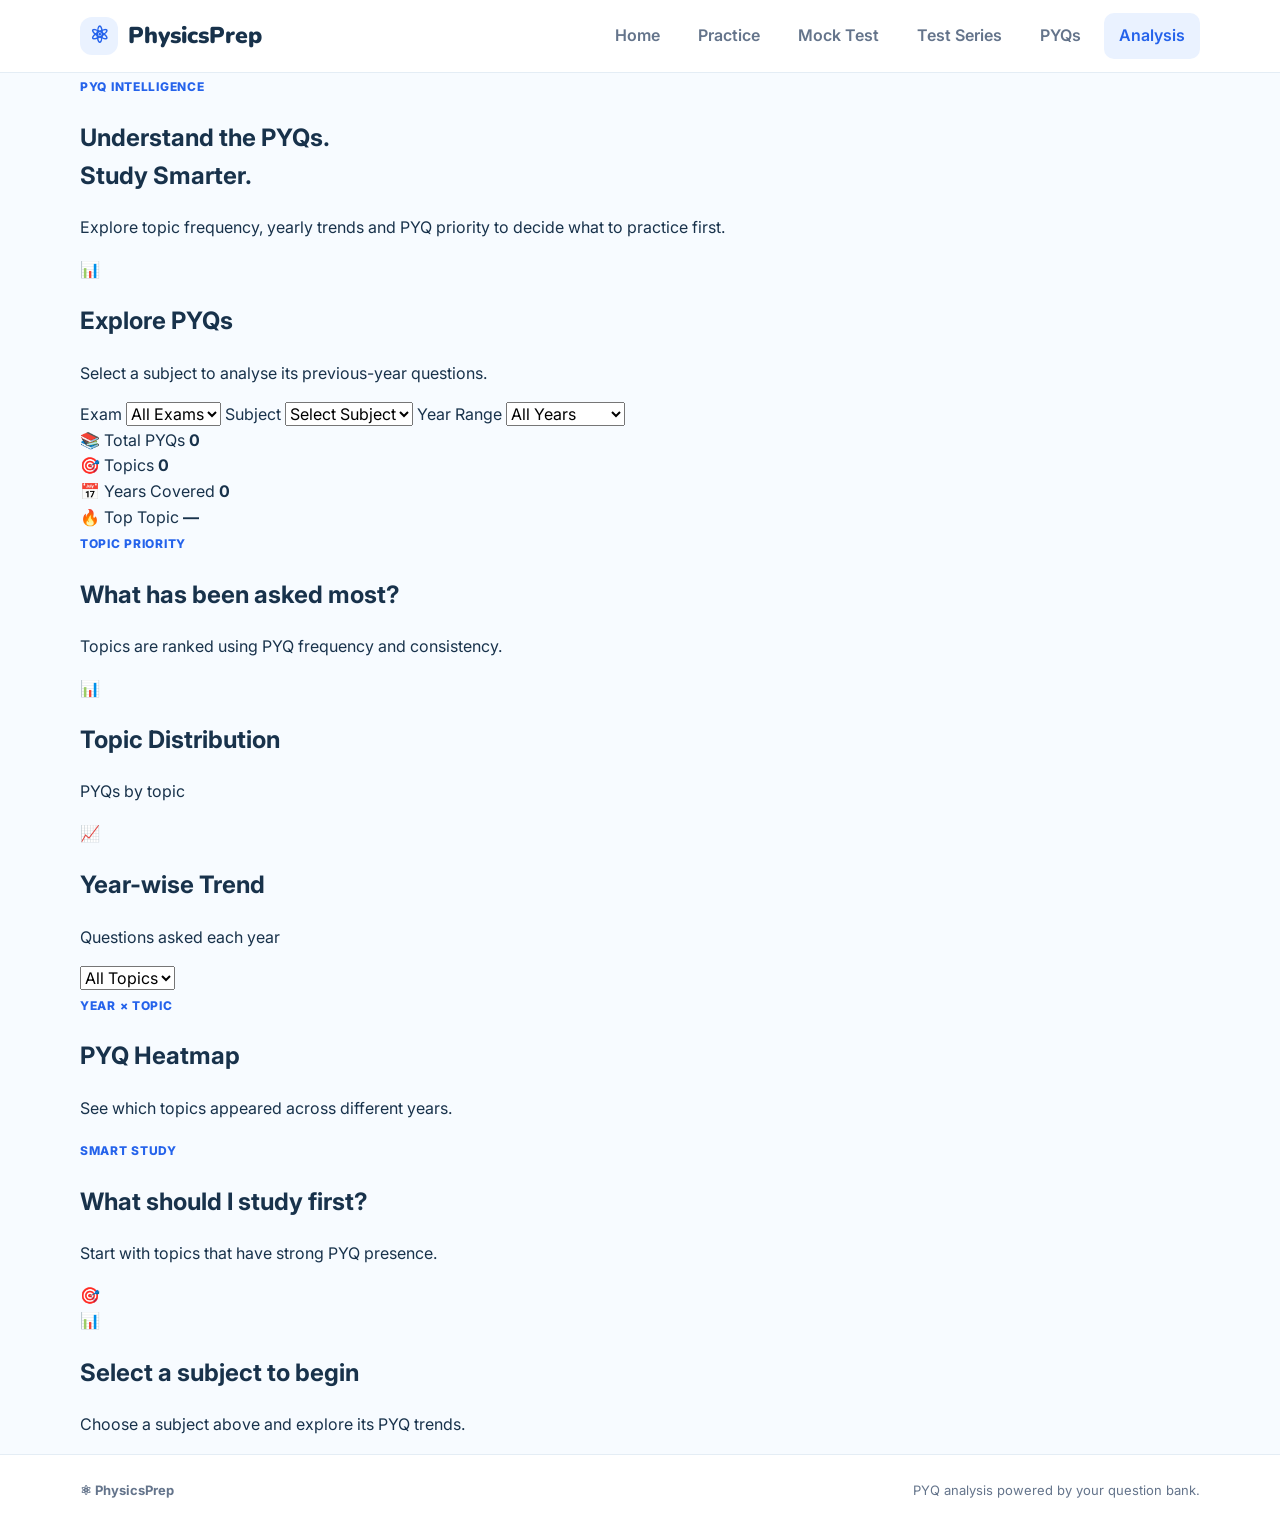
==== analysis.html @ ce5e3ec2 "Create analysis.html" ====
<!doctype html>
<html lang="en">
<head>
<meta charset="utf-8">
<meta name="viewport" content="width=device-width, initial-scale=1">

<title>PYQ Analysis — PhysicsPrep</title>

<link rel="preconnect" href="https://fonts.googleapis.com">
<link rel="preconnect" href="https://fonts.gstatic.com" crossorigin>

<link href="https://fonts.googleapis.com/css2?family=Inter:wght@400;500;600;700&family=Nunito:wght@700;800;900&display=swap" rel="stylesheet">

<link rel="stylesheet" href="css/style.css">
<link rel="stylesheet" href="css/responsive.css">
<link rel="stylesheet" href="css/analysis.css">
</head>

<body data-page="analysis">

<header class="site-header">
  <div class="container nav-wrap">

    <a class="brand" href="index.html">
      <span class="brand-icon">⚛</span>
      <span>PhysicsPrep</span>
    </a>

    <button class="menu-toggle"
            aria-label="Open navigation"
            aria-expanded="false">
      ☰
    </button>

    <nav class="main-nav">
      <a href="index.html">Home</a>
      <a href="practice.html">Practice</a>
      <a href="mock.html">Mock Test</a>
      <a href="test-series.html">Test Series</a>
      <a href="pyq.html">PYQs</a>
      <a class="active" href="analysis.html">Analysis</a>
    </nav>

  </div>
</header>


<main class="analysis-main">

<div class="container">

  <!-- HERO -->

  <section class="analysis-hero">

    <div>
      <span class="eyebrow">PYQ INTELLIGENCE</span>

      <h1>
        Understand the PYQs.<br>
        <span>Study Smarter.</span>
      </h1>

      <p>
        Explore topic frequency, yearly trends and PYQ priority
        to decide what to practice first.
      </p>
    </div>

    <div class="analysis-hero-icon">
      📊
    </div>

  </section>


  <!-- FILTERS -->

  <section class="analysis-filter-card">

    <div class="filter-heading">
      <div>
        <h2>Explore PYQs</h2>
        <p>Select a subject to analyse its previous-year questions.</p>
      </div>
    </div>

    <div class="analysis-filters">

      <label>
        Exam

        <select id="examSelect">
          <option value="">All Exams</option>
        </select>

      </label>

      <label>
        Subject

        <select id="subjectSelect">
          <option value="">Select Subject</option>
        </select>

      </label>

      <label>
        Year Range

        <select id="yearRange">
          <option value="all">All Years</option>
          <option value="5">Last 5 Years</option>
          <option value="10">Last 10 Years</option>
        </select>

      </label>

    </div>

  </section>


  <!-- OVERVIEW -->

  <section class="overview-grid">

    <article class="overview-card blue">
      <span class="overview-icon">📚</span>
      <span class="overview-label">Total PYQs</span>
      <strong id="totalQuestions">0</strong>
    </article>

    <article class="overview-card purple">
      <span class="overview-icon">🎯</span>
      <span class="overview-label">Topics</span>
      <strong id="totalTopics">0</strong>
    </article>

    <article class="overview-card green">
      <span class="overview-icon">📅</span>
      <span class="overview-label">Years Covered</span>
      <strong id="totalYears">0</strong>
    </article>

    <article class="overview-card orange">
      <span class="overview-icon">🔥</span>
      <span class="overview-label">Top Topic</span>
      <strong id="topTopic">—</strong>
    </article>

  </section>


  <!-- TOPIC PRIORITY -->

  <section class="analysis-section">

    <div class="section-title">
      <div>
        <span class="eyebrow">TOPIC PRIORITY</span>
        <h2>What has been asked most?</h2>
        <p>
          Topics are ranked using PYQ frequency and consistency.
        </p>
      </div>
    </div>

    <div id="topicPriority" class="topic-grid"></div>

  </section>


  <!-- TWO COLUMN -->

  <section class="analysis-two-column">


    <!-- DISTRIBUTION -->

    <article class="analysis-panel">

      <div class="panel-heading">
        <div>
          <span class="panel-icon">📊</span>
          <div>
            <h2>Topic Distribution</h2>
            <p>PYQs by topic</p>
          </div>
        </div>
      </div>

      <div id="topicDistribution"
           class="distribution-list"></div>

    </article>


    <!-- YEAR TREND -->

    <article class="analysis-panel">

      <div class="panel-heading">

        <div>
          <span class="panel-icon">📈</span>

          <div>
            <h2>Year-wise Trend</h2>
            <p>Questions asked each year</p>
          </div>
        </div>

        <select id="trendTopic">
          <option value="">All Topics</option>
        </select>

      </div>

      <div id="yearTrend"
           class="year-trend"></div>

    </article>

  </section>


  <!-- HEATMAP -->

  <section class="analysis-section">

    <div class="section-title">

      <div>
        <span class="eyebrow">YEAR × TOPIC</span>

        <h2>PYQ Heatmap</h2>

        <p>
          See which topics appeared across different years.
        </p>
      </div>

    </div>

    <div class="heatmap-wrapper">

      <div id="heatmap"
           class="heatmap"></div>

    </div>

  </section>


  <!-- STUDY FIRST -->

  <section class="priority-section">

    <div class="priority-header">

      <div>
        <span class="eyebrow">SMART STUDY</span>

        <h2>What should I study first?</h2>

        <p>
          Start with topics that have strong PYQ presence.
        </p>
      </div>

      <span class="target-icon">🎯</span>

    </div>

    <div id="studyFirst"
         class="study-list"></div>

  </section>


  <!-- TOPIC DETAIL -->

  <section id="topicDetail"
           class="topic-detail hidden">

    <div class="detail-header">

      <div>
        <span class="eyebrow">TOPIC ANALYSIS</span>

        <h2 id="detailTopic">Topic</h2>

        <p id="detailSummary"></p>
      </div>

      <button id="closeDetail"
              class="detail-close">
        ×
      </button>

    </div>


    <div class="detail-stats">

      <div>
        <span>PYQs</span>
        <strong id="detailQuestions">0</strong>
      </div>

      <div>
        <span>Years</span>
        <strong id="detailYears">0</strong>
      </div>

      <div>
        <span>Priority</span>
        <strong id="detailPriority">—</strong>
      </div>

    </div>


    <div class="detail-chart">

      <h3>Year-wise questions</h3>

      <div id="detailYearChart"></div>

    </div>


    <button id="practiceTopic"
            class="btn btn-primary btn-large">
      Practice This Topic →
    </button>

  </section>


  <!-- EMPTY -->

  <section id="emptyState"
           class="empty-analysis">

    <div>📊</div>

    <h2>Select a subject to begin</h2>

    <p>
      Choose a subject above and explore its PYQ trends.
    </p>

  </section>


</div>

</main>


<footer class="site-footer">

  <div class="container">

    <b>⚛ PhysicsPrep</b>

    <span>
      PYQ analysis powered by your question bank.
    </span>

  </div>

</footer>


<!-- QUESTION DATA -->

<script src="data/questions/quantum.js"></script>
<script src="data/questions/nuclear.js"></script>
<script src="data/questions/atomic_molecular.js"></script>
<script src="data/questions/thermal.js"></script>
<script src="data/questions/classical_mechanics.js"></script>
<script src="data/questions/solid_state.js"></script>

<script src="js/question-engine.js"></script>
<script src="js/analysis.js"></script>

</body>
</html>
---- css/style.css ----
*{box-sizing:border-box}html{scroll-behavior:smooth}body{margin:0;background:#F7FBFF;color:#18324B;font-family:Inter,Arial,sans-serif;line-height:1.6}a{text-decoration:none;color:inherit}button,select{font:inherit}.container{width:min(1120px,calc(100% - 40px));margin:auto}.narrow{max-width:900px}.site-header{background:#fff;border-bottom:1px solid #E4EDF5;position:sticky;top:0;z-index:20}.nav-wrap{min-height:72px;display:flex;align-items:center;justify-content:space-between;gap:30px}.brand{display:inline-flex;align-items:center;gap:10px;font-family:Nunito,sans-serif;font-size:23px;font-weight:900;color:#18324B}.brand-icon{display:grid;place-items:center;width:38px;height:38px;border-radius:12px;background:#EAF2FF;color:#2563EB;font-size:23px}.main-nav{display:flex;gap:8px;align-items:center}.main-nav a{padding:10px 15px;border-radius:10px;color:#64748B;font-weight:600}.main-nav a:hover,.main-nav a.active{color:#2563EB;background:#EAF2FF}.menu-toggle{display:none;border:0;background:#EAF2FF;color:#2563EB;border-radius:10px;padding:8px 11px;font-size:20px}.hero{padding:76px 0 62px;background:linear-gradient(180deg,#fff 0,#F7FBFF 100%)}.hero-grid{display:grid;grid-template-columns:1.1fr .9fr;align-items:center;gap:70px}.eyebrow{display:inline-flex;align-items:center;gap:6px;color:#2563EB;font-weight:800;letter-spacing:.06em;font-size:12px}.hero h1,.page-heading h1,.result-hero h1{font-family:Nunito,sans-serif;font-weight:900;line-height:1.05;letter-spacing:-.04em}.hero h1{font-size:clamp(42px,6vw,68px);margin:15px 0}.hero h1 span{color:#2563EB}.hero p{font-size:18px;color:#64748B;max-width:600px}.hero-actions{display:flex;flex-wrap:wrap;gap:12px;margin:28px 0}.btn{display:inline-flex;justify-content:center;align-items:center;min-height:46px;padding:11px 20px;border:1px solid transparent;border-radius:12px;font-weight:800;cursor:pointer;transition:.2s ease;white-space:nowrap}.btn:hover{transform:translateY(-2px)}.btn-primary{background:#2563EB;color:white;box-shadow:0 8px 20px rgba(37,99,235,.16)}.btn-secondary{background:#fff;color:#2563EB;border-color:#D7E5F5}.btn-success{background:#16A34A;color:#fff}.btn-large{min-height:52px;font-size:16px}.trust-row{display:flex;gap:18px;flex-wrap:wrap;color:#64748B;font-size:13px;font-weight:700}.hero-visual{display:flex;justify-content:center}.orbit-card{width:min(390px,100%);height:330px;border:1px solid #DCEBFA;background:#EAF2FF;border-radius:28px;position:relative;overflow:hidden;box-shadow:0 18px 45px rgba(30,86,150,.10)}.atom{position:absolute;left:50%;top:50%;transform:translate(-50%,-50%);width:92px;height:92px;border-radius:50%;display:grid;place-items:center;background:#fff;color:#2563EB;font-size:48px;box-shadow:0 10px 30px rgba(37,99,235,.15);z-index:2}.orbit{position:absolute;left:50%;top:50%;border:2px solid #B9D4F7;border-radius:50%;transform:translate(-50%,-50%) rotate(25deg)}.orbit-one{width:270px;height:125px}.orbit-two{width:270px;height:210px;transform:translate(-50%,-50%) rotate(-28deg)}.visual-note{position:absolute;background:#fff;padding:9px 13px;border-radius:13px;box-shadow:0 7px 22px rgba(30,70,120,.10);display:flex;flex-direction:column}.visual-note b{color:#18324B}.visual-note small{color:#64748B}.note-one{top:25px;left:22px}.note-two{right:22px;top:80px}.note-three{left:55px;bottom:28px}.section{padding:72px 0}.section-heading,.page-heading{text-align:center;max-width:700px;margin:0 auto 32px}.section-heading h2,.page-heading h1{margin:7px 0;font-size:38px}.section-heading p,.page-heading p{color:#64748B}.card-grid{display:grid;gap:18px}.card-grid.three{grid-template-columns:repeat(3,1fr)}.exam-card,.info-card,.subject-card,.mock-card,.selector-card,.tip-card,.score-card,.question-card{background:#fff;border:1px solid #E4EDF5;border-radius:18px;box-shadow:0 8px 28px rgba(38,74,112,.06)}.exam-card{padding:28px;min-height:190px;border-top:4px solid #2563EB}.exam-card.accent-orange{border-top-color:#F59E0B}.exam-card.accent-green{border-top-color:#16A34A}.card-icon{font-size:28px;margin-bottom:14px}.exam-card h3,.info-card h3,.subject-card h3,.mock-card h3{font-family:Nunito,sans-serif;margin:0 0 4px;font-size:22px}.exam-card p,.info-card p,.subject-card p,.mock-card p{color:#64748B;margin:0 0 16px}.exam-card a,.subject-card a{color:#2563EB;font-weight:800}.why{background:#fff;border-top:1px solid #E4EDF5;border-bottom:1px solid #E4EDF5}.info-card{padding:26px}.cta-strip{padding:42px 0}.cta-inner{background:#EAF2FF;border:1px solid #D7E5F5;border-radius:20px;padding:28px 34px;display:flex;justify-content:space-between;align-items:center;gap:20px}.cta-inner h2{font-family:Nunito,sans-serif;margin:3px 0;font-size:27px}.site-footer{background:#fff;border-top:1px solid #E4EDF5;padding:25px 0}.site-footer .container{display:flex;justify-content:space-between;gap:20px;color:#64748B;font-size:13px}.page-main{padding:64px 0 90px;min-height:calc(100vh - 145px)}.page-heading{text-align:left;max-width:760px;margin-bottom:34px}.page-heading h1{font-size:46px}.selector-card{padding:30px}.form-grid{display:grid;grid-template-columns:repeat(2,1fr);gap:20px}.form-grid label{font-weight:800;font-size:14px}.form-grid select{display:block;width:100%;margin-top:7px;padding:13px 14px;border:1px solid #D9E5F0;border-radius:12px;background:#fff;color:#18324B;outline:none}.form-grid select:focus{border-color:#2563EB;box-shadow:0 0 0 3px #EAF2FF}.availability{margin:20px 0;color:#64748B;font-size:14px}.tip-card{margin-top:18px;padding:18px 20px;display:flex;gap:14px;background:#FFFDF7;border-color:#F6E8BE}.tip-card p{margin:3px 0 0;color:#64748B}.subject-grid,.mock-grid{display:grid;grid-template-columns:repeat(3,1fr);gap:18px}.subject-card,.mock-card{padding:24px}.subject-card .count{display:inline-block;background:#EAF2FF;color:#2563EB;padding:4px 9px;border-radius:999px;font-size:12px;font-weight:800;margin-bottom:15px}.mock-card{border-top:4px solid #2563EB}.mock-card .meta{display:flex;gap:8px;flex-wrap:wrap;margin:15px 0}.pill{background:#F2F7FC;border-radius:999px;padding:5px 9px;font-size:12px;color:#64748B;font-weight:700}.test-header{background:#fff;border-bottom:1px solid #E4EDF5}.test-top{min-height:72px;display:flex;align-items:center;justify-content:space-between;gap:20px}.test-status{display:flex;align-items:center;gap:20px;font-weight:800;color:#64748B}.timer{background:#EAF2FF;color:#2563EB;padding:7px 12px;border-radius:10px;min-width:76px;text-align:center}.test-main{padding:40px 0 70px}.test-container{max-width:850px}.question-meta{display:inline-flex;background:#EAF2FF;color:#2563EB;border-radius:999px;padding:6px 12px;font-size:12px;font-weight:800;margin-bottom:12px}.question-card{padding:32px}.question-number{color:#64748B;font-weight:800;font-size:14px}.question-card h1{font-family:Nunito,sans-serif;font-size:27px;line-height:1.35;margin:8px 0 28px}.options{display:grid;gap:12px}.option{display:flex;align-items:flex-start;gap:13px;width:100%;text-align:left;padding:16px 17px;border:1px solid #DCE7F1;background:#fff;border-radius:13px;cursor:pointer;color:#18324B;transition:.18s}.option:hover{border-color:#A8C8ED;background:#F8FBFF}.option.selected{border-color:#2563EB;background:#EAF2FF;box-shadow:0 0 0 2px rgba(37,99,235,.08)}.option-key{font-weight:900;color:#2563EB;min-width:25px}.test-controls{display:flex;justify-content:flex-end;gap:10px;margin-top:18px}.keyboard-hint{color:#94A3B8;font-size:12px;text-align:right;margin-top:12px}kbd{background:#fff;border:1px solid #D9E5F0;border-radius:5px;padding:1px 5px}.hidden{display:none!important}.result-main{padding:70px 0;min-height:calc(100vh - 145px)}.result-wrap{max-width:680px;text-align:center}.result-emoji{font-size:48px}.result-hero h1{font-size:48px;margin:5px 0}.result-hero p{color:#64748B}.score-card{margin:28px auto 18px;padding:28px}.score-card span,.score-card small{display:block;color:#64748B}.score-card strong{display:block;font:900 48px Nunito,sans-serif;margin:2px 0}.score-card b{display:block;font-size:24px;margin-top:12px}.score-bar{height:9px;background:#EAF2FF;border-radius:99px;overflow:hidden;margin-top:15px}.score-bar i{display:block;height:100%;background:#16A34A;width:0;transition:width .5s}.result-stats{display:grid;grid-template-columns:repeat(3,1fr);gap:14px}.result-stats>div{background:#fff;border:1px solid #E4EDF5;border-radius:16px;padding:18px}.result-stats b,.result-stats small{display:block}.result-stats b{font:900 28px Nunito,sans-serif}.result-stats small{color:#64748B}.stat-icon{display:grid;place-items:center;width:34px;height:34px;border-radius:50%;margin:0 auto 8px;font-weight:900}.correct{background:#EAF8EF;color:#16A34A}.wrong{background:#FFF0F0;color:#DC2626}.skipped{background:#F2F5F8;color:#64748B}.result-actions{display:flex;justify-content:center;gap:12px;margin-top:24px}
---- css/responsive.css ----
@media(max-width:900px){.hero-grid{grid-template-columns:1fr;gap:35px}.hero-copy{text-align:center}.hero-copy p{margin-left:auto;margin-right:auto}.hero-actions,.trust-row{justify-content:center}.card-grid.three,.subject-grid,.mock-grid{grid-template-columns:repeat(2,1fr)}}
@media(max-width:680px){.container{width:min(100% - 28px,1120px)}.nav-wrap{min-height:64px}.menu-toggle{display:block}.main-nav{display:none;position:absolute;top:64px;left:14px;right:14px;background:#fff;border:1px solid #E4EDF5;border-radius:14px;padding:8px;box-shadow:0 12px 30px rgba(30,60,100,.12);flex-direction:column;align-items:stretch}.main-nav.open{display:flex}.main-nav a{padding:12px}.hero{padding:50px 0 42px}.hero h1{font-size:43px}.hero p{font-size:16px}.hero-visual{display:none}.section{padding:52px 0}.section-heading h2,.page-heading h1{font-size:31px}.card-grid.three,.subject-grid,.mock-grid,.form-grid{grid-template-columns:1fr}.exam-card,.info-card{padding:22px}.cta-inner{padding:24px;flex-direction:column;align-items:flex-start}.site-footer .container{flex-direction:column}.page-main{padding:45px 0 65px}.selector-card{padding:20px}.test-top{min-height:64px}.test-status{gap:8px;font-size:12px}.test-top .brand{font-size:18px}.test-top .brand-icon{width:32px;height:32px}.test-main{padding:25px 0 50px}.question-card{padding:22px 17px}.question-card h1{font-size:22px}.test-controls{justify-content:stretch}.test-controls .btn{flex:1;padding-left:10px;padding-right:10px}.keyboard-hint{display:none}.result-hero h1{font-size:39px}.result-stats{gap:8px}.result-stats>div{padding:14px 8px}.result-actions{flex-direction:column}.result-actions .btn{width:100%}}
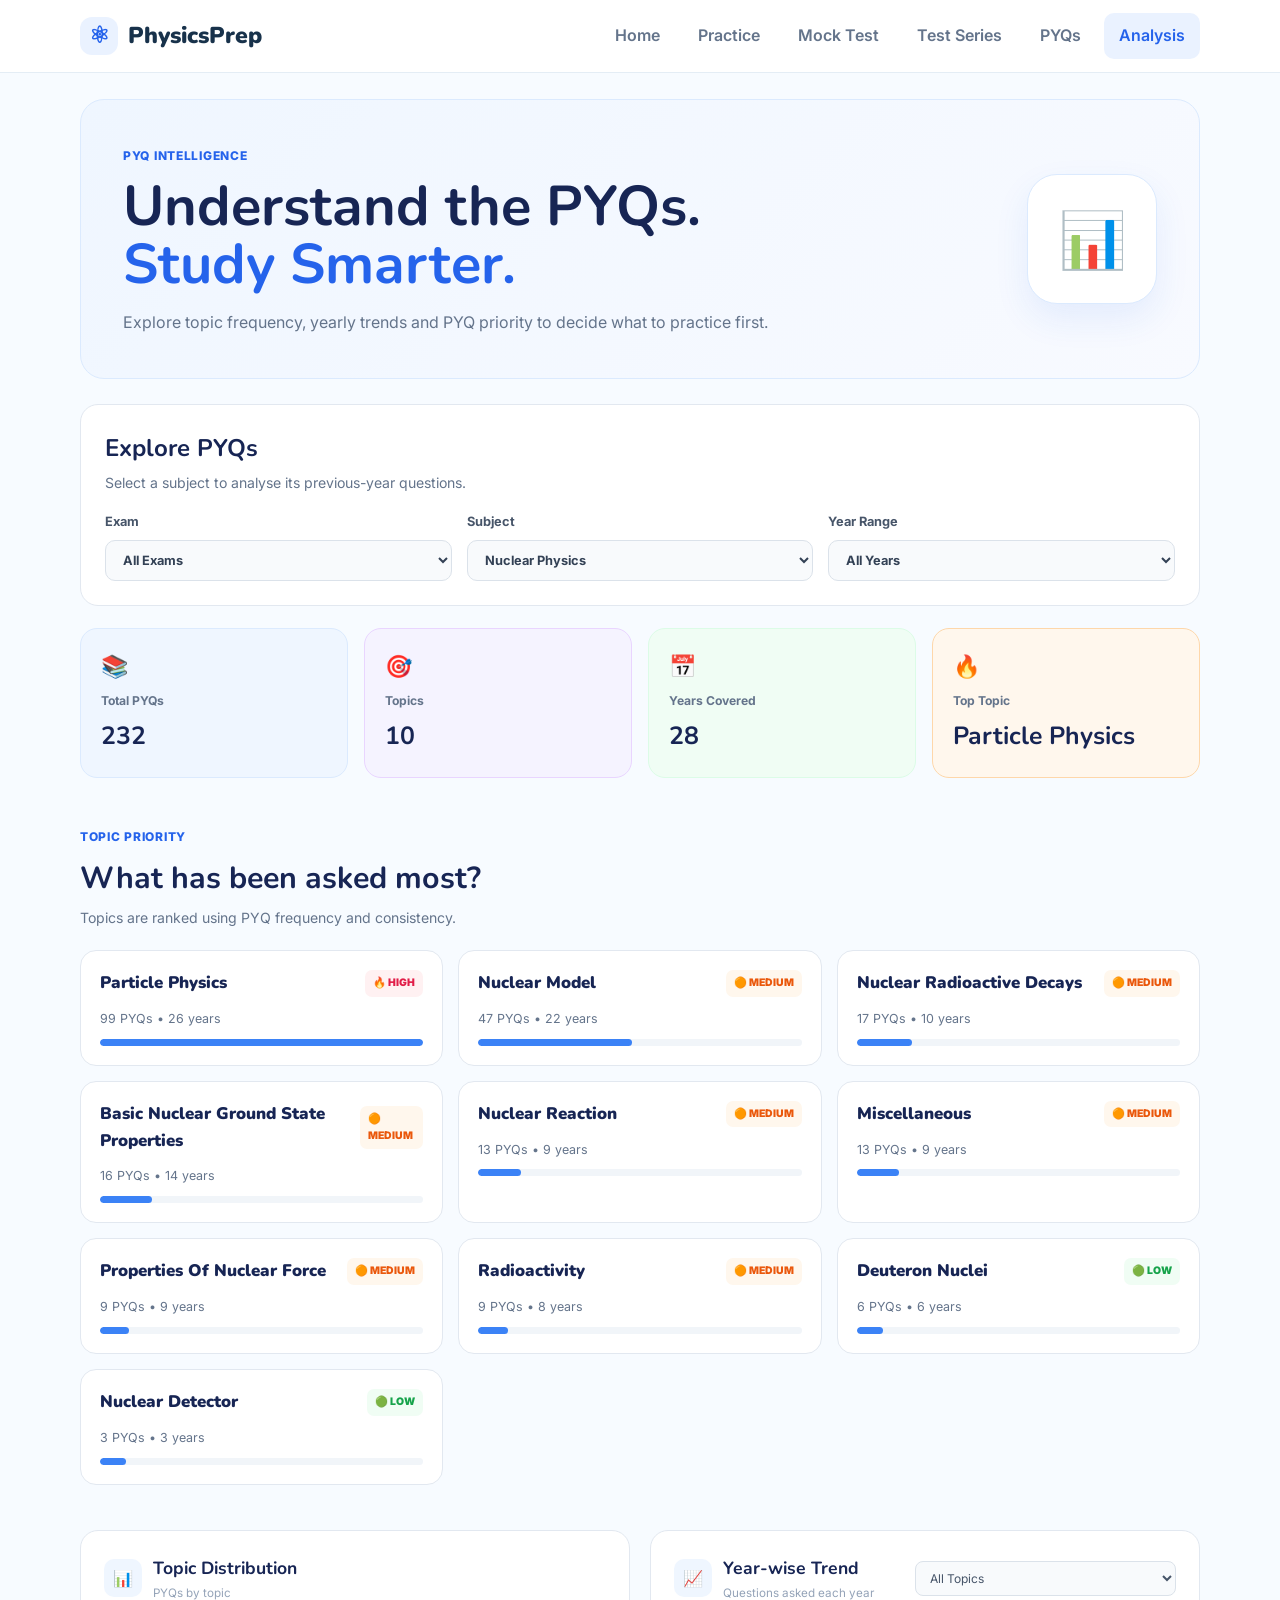
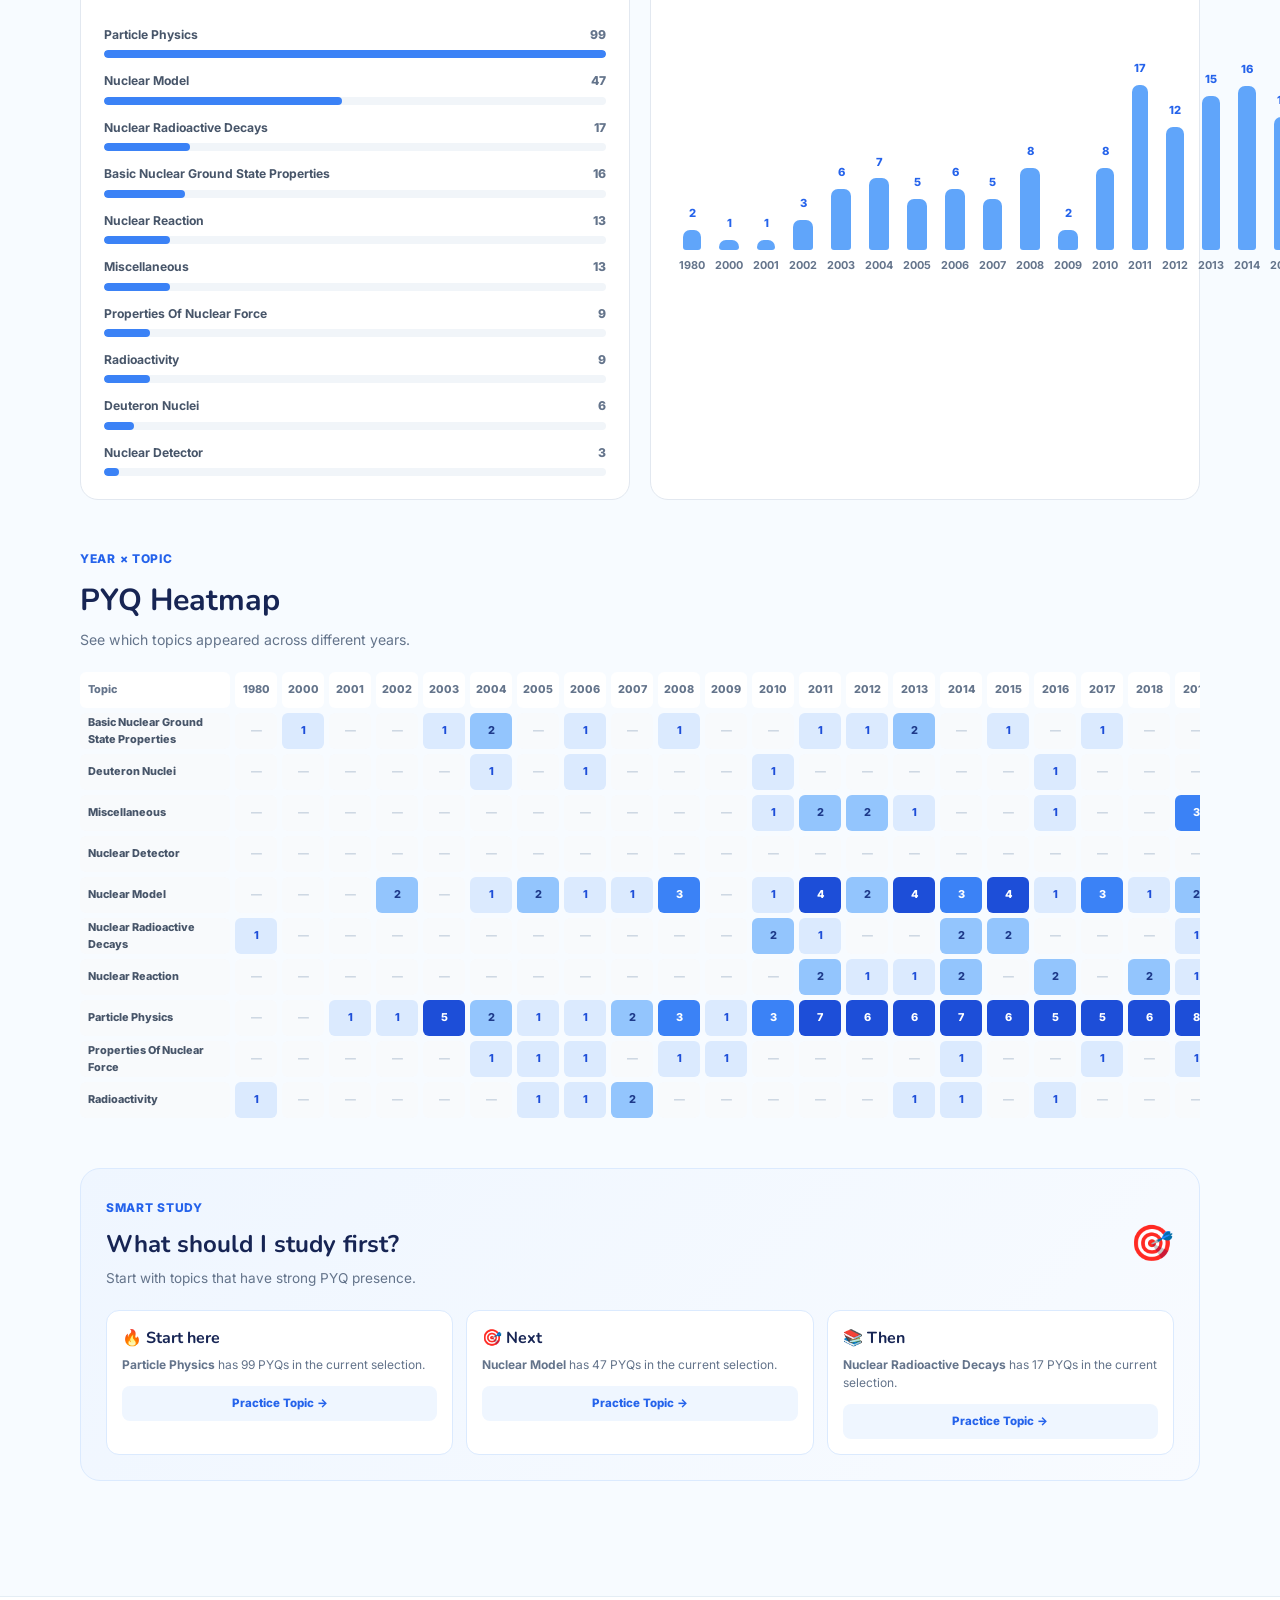
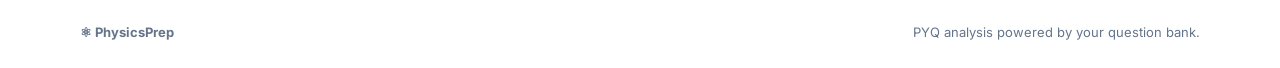
==== commit 105ae384: "Update analysis.html" ====
--- a/analysis.html
+++ b/analysis.html
@@ -379,10 +379,10 @@
 
 <script src="data/questions/quantum.js"></script>
 <script src="data/questions/nuclear.js"></script>
-<script src="data/questions/atomic_molecular.js"></script>
+<script src="data/questions/atomic-molecular.js"></script>
 <script src="data/questions/thermal.js"></script>
-<script src="data/questions/classical_mechanics.js"></script>
-<script src="data/questions/solid_state.js"></script>
+<script src="data/questions/classical-mechanics.js"></script>
+<script src="data/questions/solid-state-physics.js"></script>
 
 <script src="js/question-engine.js"></script>
 <script src="js/analysis.js"></script>
--- a/css/analysis.css
+++ b/css/analysis.css
@@ -0,0 +1,1087 @@
+/* =========================================================
+   PHYSICSPREP — PYQ ANALYSIS
+   ========================================================= */
+
+.analysis-main {
+  padding: 26px 0 70px;
+}
+
+
+/* HERO */
+
+.analysis-hero {
+  margin-bottom: 25px;
+  padding: 42px;
+  border-radius: 24px;
+
+  background: linear-gradient(
+    135deg,
+    #eff6ff,
+    #f8faff
+  );
+
+  border: 1px solid #dbeafe;
+
+  display: flex;
+  align-items: center;
+  justify-content: space-between;
+
+  gap: 30px;
+}
+
+.analysis-hero h1 {
+  margin: 10px 0 14px;
+
+  font-family: "Nunito", sans-serif;
+
+  font-size: clamp(2.1rem, 5vw, 3.5rem);
+
+  line-height: 1.05;
+
+  color: #172554;
+}
+
+.analysis-hero h1 span {
+  color: #2563eb;
+}
+
+.analysis-hero p {
+  max-width: 650px;
+
+  margin: 0;
+
+  color: #64748b;
+
+  line-height: 1.7;
+}
+
+.analysis-hero-icon {
+  width: 130px;
+  height: 130px;
+
+  border-radius: 30px;
+
+  background: #ffffff;
+
+  border: 1px solid #dbeafe;
+
+  display: flex;
+  align-items: center;
+  justify-content: center;
+
+  font-size: 55px;
+
+  box-shadow:
+    0 15px 35px rgba(37, 99, 235, .09);
+}
+
+
+/* FILTER */
+
+.analysis-filter-card {
+  margin-bottom: 22px;
+
+  padding: 24px;
+
+  background: #ffffff;
+
+  border: 1px solid #e2e8f0;
+
+  border-radius: 18px;
+}
+
+.filter-heading h2 {
+  margin: 0 0 4px;
+
+  font-family: "Nunito", sans-serif;
+
+  color: #172554;
+}
+
+.filter-heading p {
+  margin: 0 0 18px;
+
+  color: #64748b;
+
+  font-size: .88rem;
+}
+
+.analysis-filters {
+  display: grid;
+
+  grid-template-columns:
+    repeat(3, minmax(0, 1fr));
+
+  gap: 15px;
+}
+
+.analysis-filters label {
+  display: flex;
+  flex-direction: column;
+
+  gap: 7px;
+
+  color: #475569;
+
+  font-size: .8rem;
+
+  font-weight: 700;
+}
+
+.analysis-filters select {
+  width: 100%;
+
+  padding: 11px 13px;
+
+  border-radius: 10px;
+
+  border: 1px solid #dbe2ea;
+
+  background: #f8fafc;
+
+  color: #334155;
+
+  font-family: inherit;
+
+  outline: none;
+
+  cursor: pointer;
+}
+
+.analysis-filters select:focus {
+  border-color: #60a5fa;
+
+  background: #ffffff;
+}
+
+
+/* OVERVIEW */
+
+.overview-grid {
+  display: grid;
+
+  grid-template-columns:
+    repeat(4, minmax(0, 1fr));
+
+  gap: 16px;
+
+  margin-bottom: 45px;
+}
+
+.overview-card {
+  padding: 20px;
+
+  border-radius: 17px;
+
+  border: 1px solid;
+
+  display: flex;
+  flex-direction: column;
+
+  gap: 7px;
+}
+
+.overview-card.blue {
+  background: #eff6ff;
+  border-color: #dbeafe;
+}
+
+.overview-card.purple {
+  background: #f5f3ff;
+  border-color: #e9d5ff;
+}
+
+.overview-card.green {
+  background: #f0fdf4;
+  border-color: #dcfce7;
+}
+
+.overview-card.orange {
+  background: #fff7ed;
+  border-color: #fed7aa;
+}
+
+.overview-icon {
+  font-size: 22px;
+}
+
+.overview-label {
+  font-size: .76rem;
+
+  color: #64748b;
+
+  font-weight: 700;
+}
+
+.overview-card strong {
+  font-family: "Nunito", sans-serif;
+
+  font-size: 1.55rem;
+
+  color: #172554;
+
+  overflow: hidden;
+
+  text-overflow: ellipsis;
+
+  white-space: nowrap;
+}
+
+
+/* SECTIONS */
+
+.analysis-section {
+  margin-bottom: 45px;
+}
+
+.section-title {
+  margin-bottom: 20px;
+}
+
+.section-title h2 {
+  margin: 5px 0 5px;
+
+  font-family: "Nunito", sans-serif;
+
+  font-size: 1.9rem;
+
+  color: #172554;
+}
+
+.section-title p {
+  margin: 0;
+
+  color: #64748b;
+
+  font-size: .88rem;
+}
+
+
+/* TOPIC CARDS */
+
+.topic-grid {
+  display: grid;
+
+  grid-template-columns:
+    repeat(3, minmax(0, 1fr));
+
+  gap: 15px;
+}
+
+.topic-card {
+  padding: 19px;
+
+  background: #ffffff;
+
+  border: 1px solid #e2e8f0;
+
+  border-radius: 16px;
+
+  cursor: pointer;
+
+  transition:
+    transform .2s ease,
+    box-shadow .2s ease,
+    border-color .2s ease;
+}
+
+.topic-card:hover {
+  transform: translateY(-3px);
+
+  border-color: #bfdbfe;
+
+  box-shadow:
+    0 10px 25px rgba(15, 23, 42, .07);
+}
+
+.topic-card-top {
+  display: flex;
+
+  align-items: center;
+
+  justify-content: space-between;
+
+  gap: 10px;
+}
+
+.topic-name {
+  font-family: "Nunito", sans-serif;
+
+  color: #172554;
+
+  font-size: 1.05rem;
+
+  font-weight: 900;
+}
+
+.priority-badge {
+  padding: 5px 8px;
+
+  border-radius: 7px;
+
+  font-size: .65rem;
+
+  font-weight: 900;
+}
+
+.priority-high {
+  background: #fff1f2;
+  color: #e11d48;
+}
+
+.priority-medium {
+  background: #fff7ed;
+  color: #ea580c;
+}
+
+.priority-low {
+  background: #f0fdf4;
+  color: #16a34a;
+}
+
+.topic-count {
+  margin-top: 12px;
+
+  color: #64748b;
+
+  font-size: .78rem;
+}
+
+.topic-progress {
+  height: 7px;
+
+  margin-top: 10px;
+
+  background: #f1f5f9;
+
+  border-radius: 999px;
+
+  overflow: hidden;
+}
+
+.topic-progress span {
+  display: block;
+
+  height: 100%;
+
+  background: #3b82f6;
+
+  border-radius: inherit;
+}
+
+
+/* TWO COLUMNS */
+
+.analysis-two-column {
+  display: grid;
+
+  grid-template-columns:
+    repeat(2, minmax(0, 1fr));
+
+  gap: 20px;
+
+  margin-bottom: 45px;
+}
+
+.analysis-panel {
+  padding: 23px;
+
+  background: #ffffff;
+
+  border: 1px solid #e2e8f0;
+
+  border-radius: 18px;
+}
+
+.panel-heading {
+  display: flex;
+
+  align-items: center;
+
+  justify-content: space-between;
+
+  gap: 15px;
+
+  margin-bottom: 22px;
+}
+
+.panel-heading > div {
+  display: flex;
+
+  align-items: center;
+
+  gap: 11px;
+}
+
+.panel-icon {
+  width: 38px;
+  height: 38px;
+
+  border-radius: 10px;
+
+  background: #eff6ff;
+
+  display: flex;
+  align-items: center;
+  justify-content: center;
+}
+
+.panel-heading h2 {
+  margin: 0;
+
+  font-family: "Nunito", sans-serif;
+
+  color: #172554;
+
+  font-size: 1.1rem;
+}
+
+.panel-heading p {
+  margin: 2px 0 0;
+
+  color: #94a3b8;
+
+  font-size: .73rem;
+}
+
+.panel-heading select {
+  padding: 8px 10px;
+
+  border-radius: 8px;
+
+  border: 1px solid #dbe2ea;
+
+  background: #f8fafc;
+
+  color: #475569;
+
+  font-family: inherit;
+
+  font-size: .75rem;
+}
+
+
+/* DISTRIBUTION */
+
+.distribution-list {
+  display: flex;
+
+  flex-direction: column;
+
+  gap: 13px;
+}
+
+.distribution-row {
+  cursor: pointer;
+}
+
+.distribution-top {
+  display: flex;
+
+  justify-content: space-between;
+
+  gap: 12px;
+
+  margin-bottom: 6px;
+
+  font-size: .76rem;
+}
+
+.distribution-top span:first-child {
+  color: #475569;
+
+  font-weight: 700;
+}
+
+.distribution-top span:last-child {
+  color: #64748b;
+
+  font-weight: 800;
+}
+
+.distribution-bar {
+  height: 8px;
+
+  background: #f1f5f9;
+
+  border-radius: 999px;
+
+  overflow: hidden;
+}
+
+.distribution-bar span {
+  display: block;
+
+  height: 100%;
+
+  background: #3b82f6;
+
+  border-radius: inherit;
+
+  transition: width .5s ease;
+}
+
+
+/* YEAR TREND */
+
+.year-trend {
+  min-height: 250px;
+
+  display: flex;
+
+  align-items: flex-end;
+
+  gap: 10px;
+
+  padding: 15px 5px 0;
+}
+
+.year-column {
+  flex: 1;
+
+  height: 215px;
+
+  display: flex;
+
+  flex-direction: column;
+
+  justify-content: flex-end;
+
+  align-items: center;
+
+  gap: 7px;
+}
+
+.year-value {
+  color: #2563eb;
+
+  font-size: .7rem;
+
+  font-weight: 800;
+}
+
+.year-bar {
+  width: min(30px, 70%);
+
+  min-height: 3px;
+
+  background: #60a5fa;
+
+  border-radius: 7px 7px 3px 3px;
+
+  transition: height .45s ease;
+}
+
+.year-label {
+  color: #64748b;
+
+  font-size: .68rem;
+
+  font-weight: 700;
+}
+
+
+/* HEATMAP */
+
+.heatmap-wrapper {
+  overflow-x: auto;
+
+  padding-bottom: 5px;
+}
+
+.heatmap {
+  min-width: 650px;
+
+  display: grid;
+
+  gap: 5px;
+
+  font-size: .68rem;
+}
+
+.heat-cell {
+  min-height: 36px;
+
+  border-radius: 6px;
+
+  display: flex;
+
+  align-items: center;
+
+  justify-content: center;
+
+  font-weight: 800;
+
+  cursor: pointer;
+
+  transition: transform .15s ease;
+}
+
+.heat-cell:hover {
+  transform: scale(1.06);
+}
+
+.heat-label {
+  background: #f8fafc;
+
+  color: #475569;
+
+  justify-content: flex-start;
+
+  padding-left: 8px;
+
+  cursor: default;
+}
+
+.heat-label:hover {
+  transform: none;
+}
+
+.heat-header {
+  background: #ffffff;
+
+  color: #64748b;
+
+  cursor: default;
+}
+
+.heat-header:hover {
+  transform: none;
+}
+
+.heat-0 {
+  background: #f8fafc;
+  color: #cbd5e1;
+}
+
+.heat-1 {
+  background: #dbeafe;
+  color: #1d4ed8;
+}
+
+.heat-2 {
+  background: #93c5fd;
+  color: #1e3a8a;
+}
+
+.heat-3 {
+  background: #3b82f6;
+  color: #ffffff;
+}
+
+.heat-4 {
+  background: #1d4ed8;
+  color: #ffffff;
+}
+
+
+/* STUDY FIRST */
+
+.priority-section {
+  margin-bottom: 45px;
+
+  padding: 25px;
+
+  background: linear-gradient(
+    135deg,
+    #eff6ff,
+    #f8fbff
+  );
+
+  border: 1px solid #dbeafe;
+
+  border-radius: 20px;
+}
+
+.priority-header {
+  display: flex;
+
+  align-items: center;
+
+  justify-content: space-between;
+
+  gap: 20px;
+
+  margin-bottom: 20px;
+}
+
+.priority-header h2 {
+  margin: 5px 0;
+
+  font-family: "Nunito", sans-serif;
+
+  color: #172554;
+}
+
+.priority-header p {
+  margin: 0;
+
+  color: #64748b;
+
+  font-size: .85rem;
+}
+
+.target-icon {
+  font-size: 35px;
+}
+
+.study-list {
+  display: grid;
+
+  grid-template-columns:
+    repeat(3, minmax(0, 1fr));
+
+  gap: 13px;
+}
+
+.study-item {
+  background: #ffffff;
+
+  border: 1px solid #dbeafe;
+
+  border-radius: 13px;
+
+  padding: 15px;
+}
+
+.study-item strong {
+  display: block;
+
+  margin-bottom: 5px;
+
+  color: #172554;
+
+  font-family: "Nunito", sans-serif;
+}
+
+.study-item p {
+  margin: 0 0 12px;
+
+  color: #64748b;
+
+  font-size: .75rem;
+
+  line-height: 1.5;
+}
+
+.study-item button {
+  width: 100%;
+
+  padding: 8px;
+
+  border: 0;
+
+  border-radius: 8px;
+
+  background: #eff6ff;
+
+  color: #2563eb;
+
+  font-family: inherit;
+
+  font-weight: 800;
+
+  font-size: .72rem;
+
+  cursor: pointer;
+}
+
+
+/* TOPIC DETAIL */
+
+.topic-detail {
+  margin-bottom: 45px;
+
+  padding: 27px;
+
+  background: #ffffff;
+
+  border: 2px solid #bfdbfe;
+
+  border-radius: 20px;
+
+  box-shadow:
+    0 10px 30px rgba(37, 99, 235, .07);
+}
+
+.detail-header {
+  display: flex;
+
+  align-items: flex-start;
+
+  justify-content: space-between;
+
+  gap: 20px;
+}
+
+.detail-header h2 {
+  margin: 5px 0;
+
+  font-family: "Nunito", sans-serif;
+
+  font-size: 1.8rem;
+
+  color: #172554;
+}
+
+.detail-header p {
+  margin: 0;
+
+  color: #64748b;
+
+  font-size: .85rem;
+}
+
+.detail-close {
+  width: 34px;
+  height: 34px;
+
+  border: 0;
+
+  border-radius: 50%;
+
+  background: #f1f5f9;
+
+  color: #64748b;
+
+  font-size: 22px;
+
+  cursor: pointer;
+}
+
+.detail-stats {
+  display: grid;
+
+  grid-template-columns:
+    repeat(3, 1fr);
+
+  gap: 12px;
+
+  margin: 22px 0;
+}
+
+.detail-stats div {
+  padding: 15px;
+
+  background: #f8fafc;
+
+  border-radius: 11px;
+
+  display: flex;
+
+  flex-direction: column;
+
+  gap: 4px;
+}
+
+.detail-stats span {
+  color: #94a3b8;
+
+  font-size: .7rem;
+
+  font-weight: 700;
+}
+
+.detail-stats strong {
+  color: #172554;
+
+  font-family: "Nunito", sans-serif;
+
+  font-size: 1.3rem;
+}
+
+.detail-chart {
+  margin-bottom: 20px;
+}
+
+.detail-chart h3 {
+  margin: 0 0 13px;
+
+  color: #334155;
+
+  font-size: .9rem;
+}
+
+.detail-year-row {
+  display: flex;
+
+  align-items: center;
+
+  gap: 10px;
+
+  margin-bottom: 8px;
+}
+
+.detail-year-label {
+  width: 45px;
+
+  color: #64748b;
+
+  font-size: .7rem;
+
+  font-weight: 700;
+}
+
+.detail-year-bar {
+  flex: 1;
+
+  height: 8px;
+
+  background: #f1f5f9;
+
+  border-radius: 999px;
+
+  overflow: hidden;
+}
+
+.detail-year-bar span {
+  display: block;
+
+  height: 100%;
+
+  background: #3b82f6;
+
+  border-radius: inherit;
+}
+
+.detail-year-count {
+  width: 25px;
+
+  color: #2563eb;
+
+  font-size: .7rem;
+
+  font-weight: 800;
+}
+
+
+/* EMPTY */
+
+.empty-analysis {
+  padding: 65px 20px;
+
+  text-align: center;
+
+  background: #f8fafc;
+
+  border: 1px dashed #cbd5e1;
+
+  border-radius: 18px;
+
+  margin-bottom: 40px;
+}
+
+.empty-analysis > div {
+  font-size: 40px;
+
+  margin-bottom: 10px;
+}
+
+.empty-analysis h2 {
+  margin: 0 0 5px;
+
+  font-family: "Nunito", sans-serif;
+
+  color: #334155;
+}
+
+.empty-analysis p {
+  margin: 0;
+
+  color: #94a3b8;
+
+  font-size: .85rem;
+}
+
+.hidden {
+  display: none !important;
+}
+
+
+/* RESPONSIVE */
+
+@media (max-width: 1000px) {
+
+  .overview-grid {
+    grid-template-columns:
+      repeat(2, 1fr);
+  }
+
+  .topic-grid {
+    grid-template-columns:
+      repeat(2, 1fr);
+  }
+
+  .study-list {
+    grid-template-columns:
+      repeat(2, 1fr);
+  }
+
+}
+
+@media (max-width: 760px) {
+
+  .analysis-hero {
+    padding: 28px 23px;
+  }
+
+  .analysis-hero-icon {
+    width: 85px;
+    height: 85px;
+
+    font-size: 38px;
+  }
+
+  .analysis-filters {
+    grid-template-columns: 1fr;
+  }
+
+  .analysis-two-column {
+    grid-template-columns: 1fr;
+  }
+
+  .topic-grid {
+    grid-template-columns: 1fr;
+  }
+
+}
+
+@media (max-width: 520px) {
+
+  .analysis-main {
+    padding-top: 15px;
+  }
+
+  .analysis-hero {
+    flex-direction: column;
+    align-items: flex-start;
+  }
+
+  .overview-grid {
+    grid-template-columns:
+      repeat(2, 1fr);
+
+    gap: 10px;
+  }
+
+  .overview-card {
+    padding: 15px;
+  }
+
+  .overview-card strong {
+    font-size: 1.25rem;
+  }
+
+  .study-list {
+    grid-template-columns: 1fr;
+  }
+
+  .priority-section {
+    padding: 20px;
+  }
+
+  .detail-stats {
+    grid-template-columns: 1fr;
+  }
+
+}
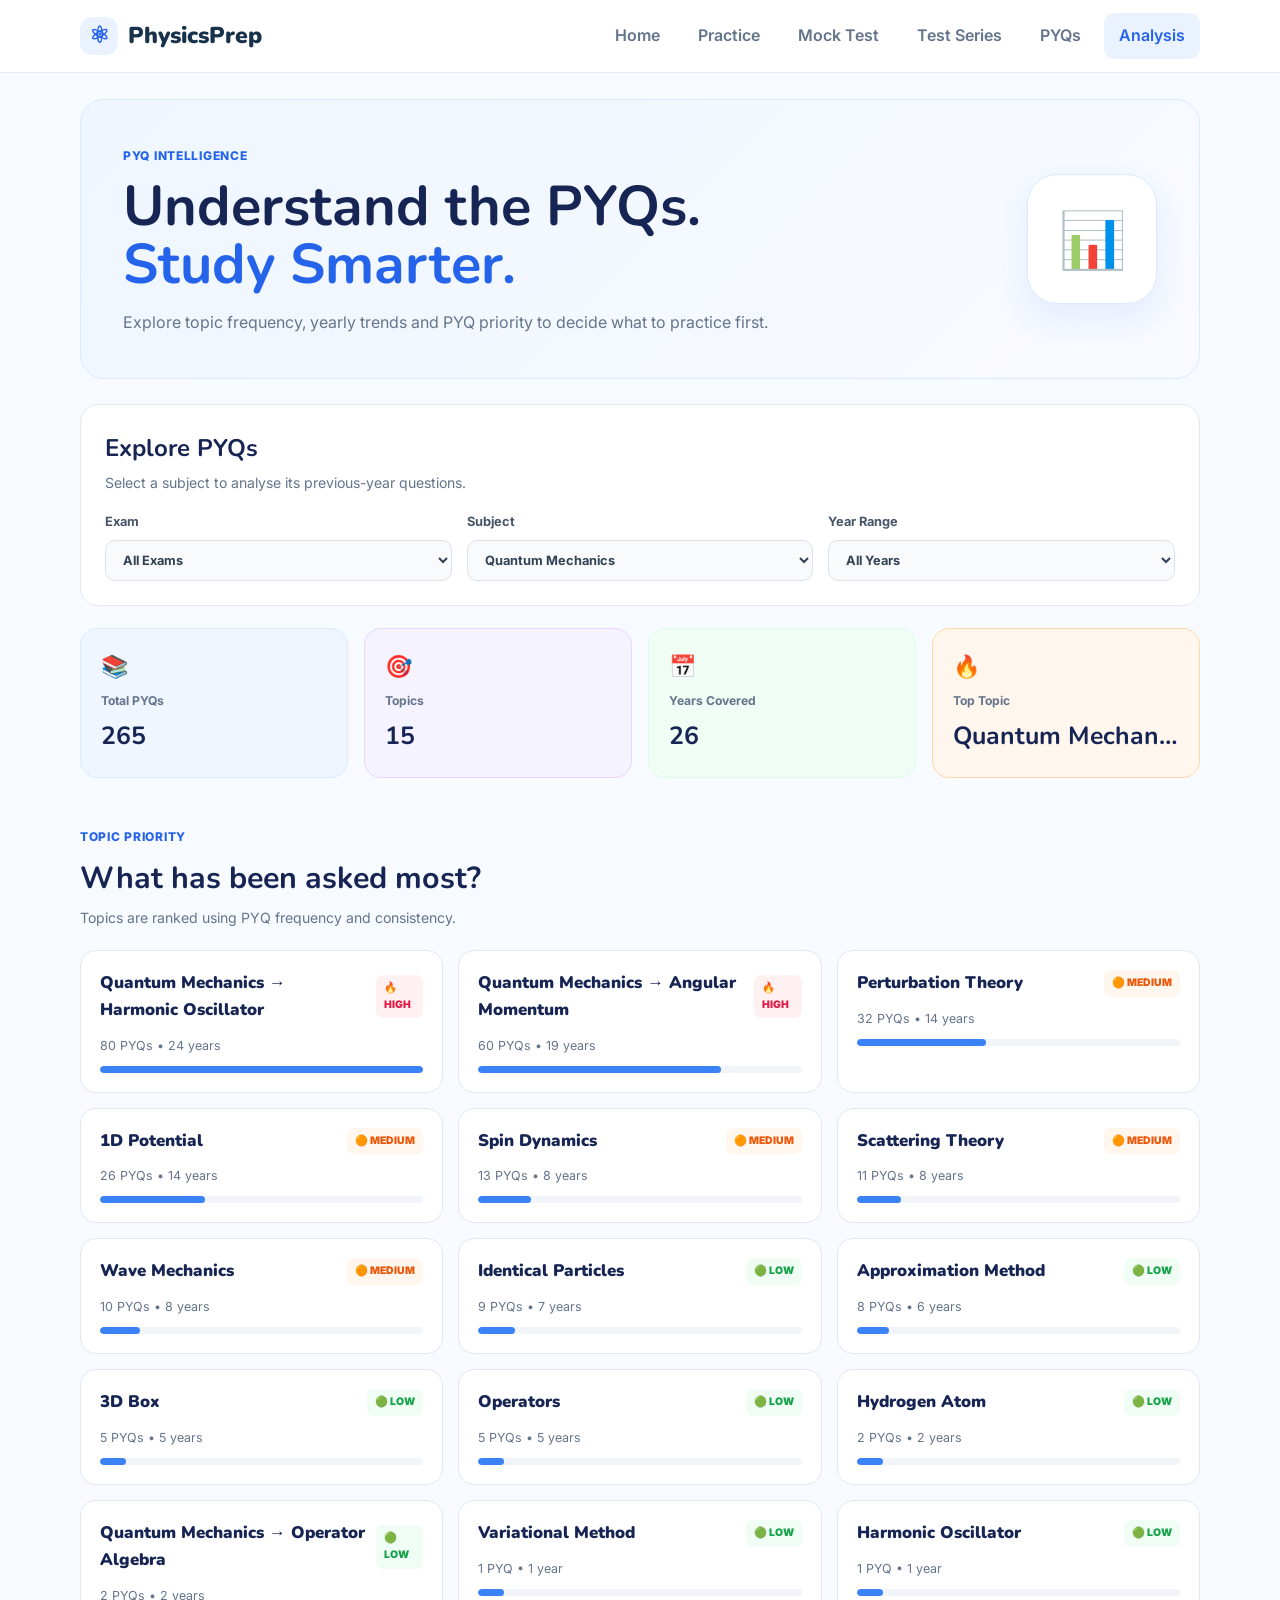
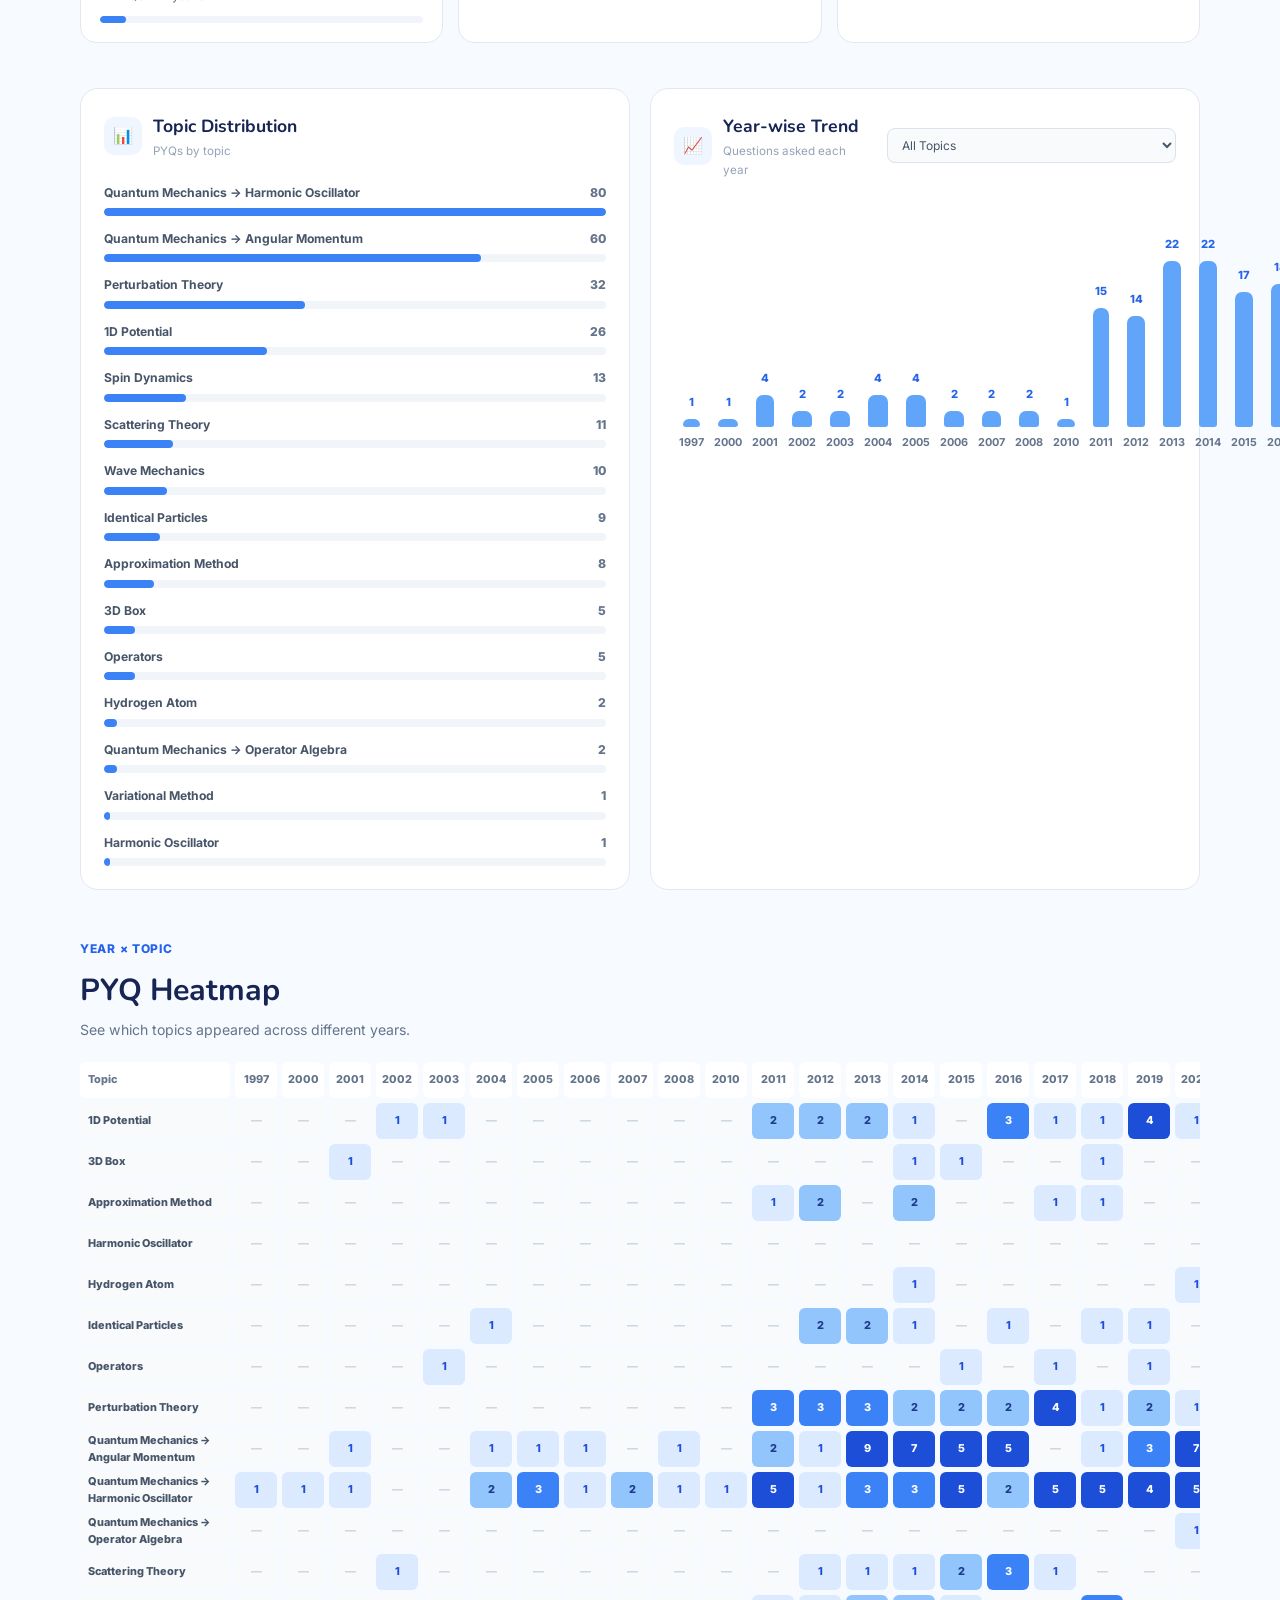
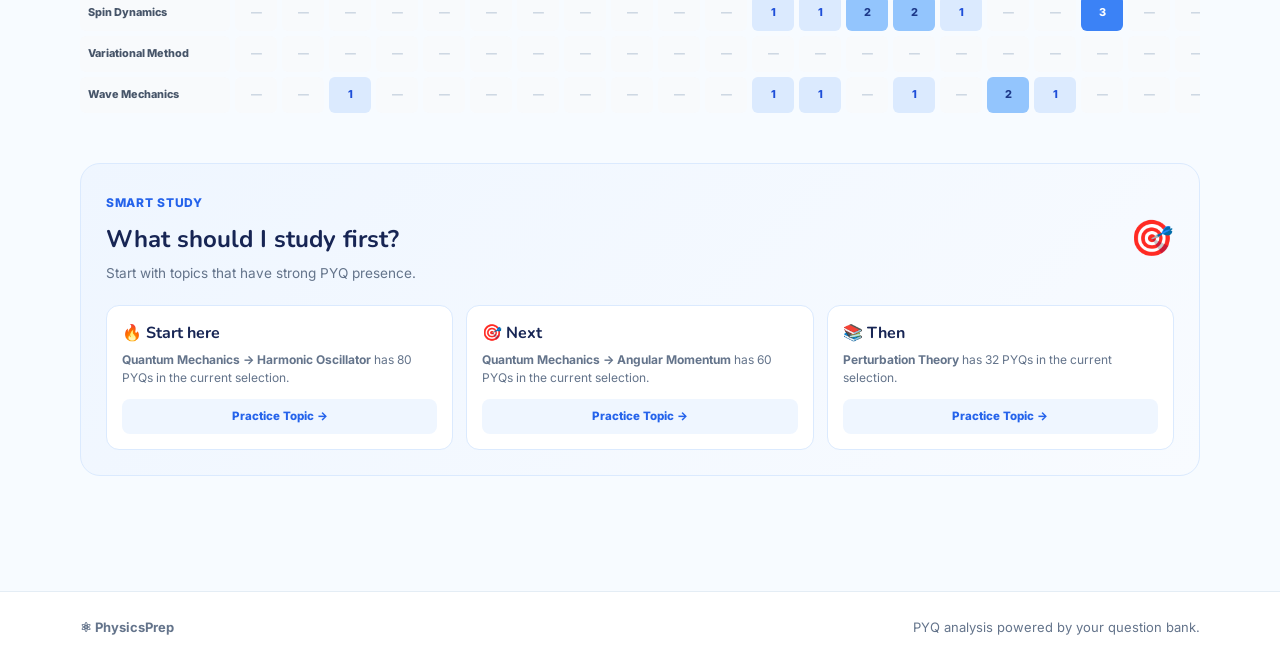
==== commit ee2f8cc4: "Update analysis.html" ====
--- a/analysis.html
+++ b/analysis.html
@@ -376,8 +376,10 @@
 
 
 <!-- QUESTION DATA -->
-
-<script src="data/questions/quantum.js"></script>
+ <script src="data/questions/quantum/1d-potential.js"></script>
+  <script src="data/questions/quantum/angular-momentum.js"></script>
+  <script src="data/questions/quantum/harmonic.js"></script>
+   <script src="data/questions/quantum/perturbation.js"></script>
 <script src="data/questions/nuclear.js"></script>
 <script src="data/questions/atomic-molecular.js"></script>
 <script src="data/questions/thermal.js"></script>
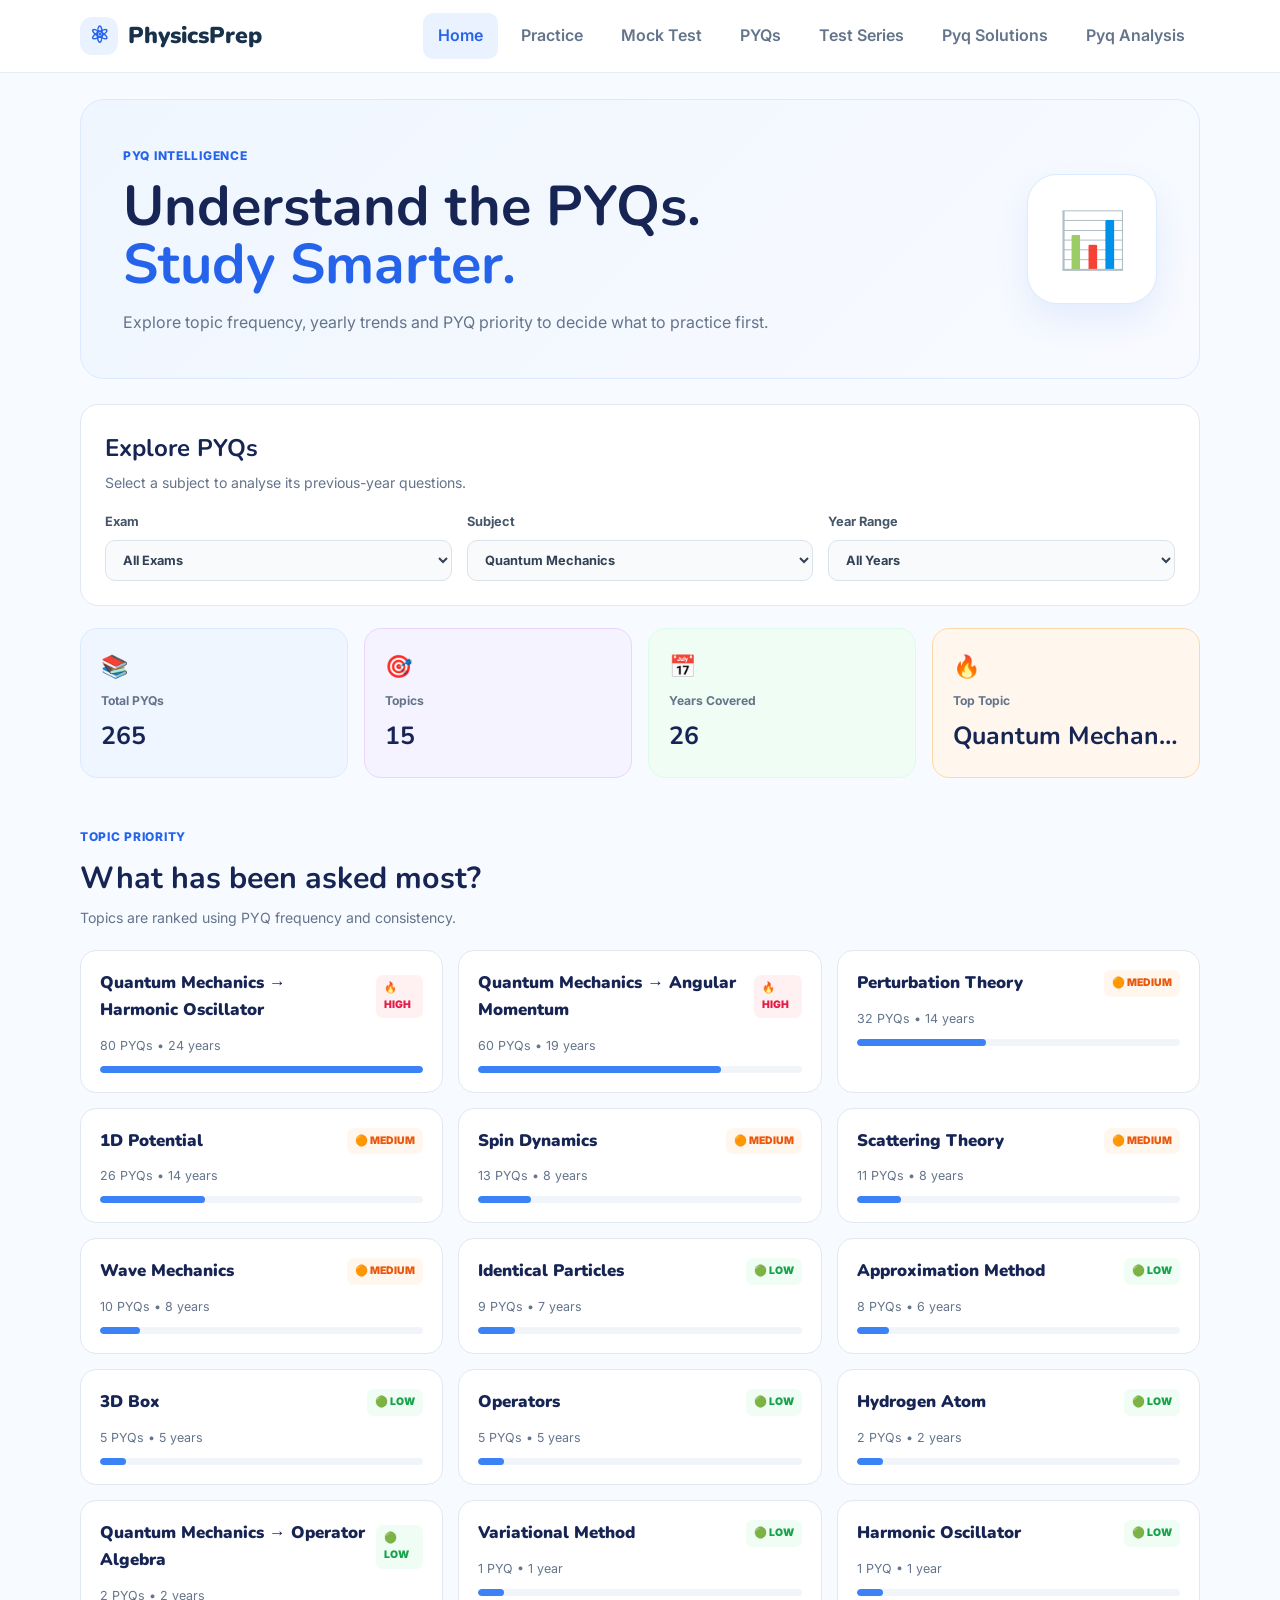
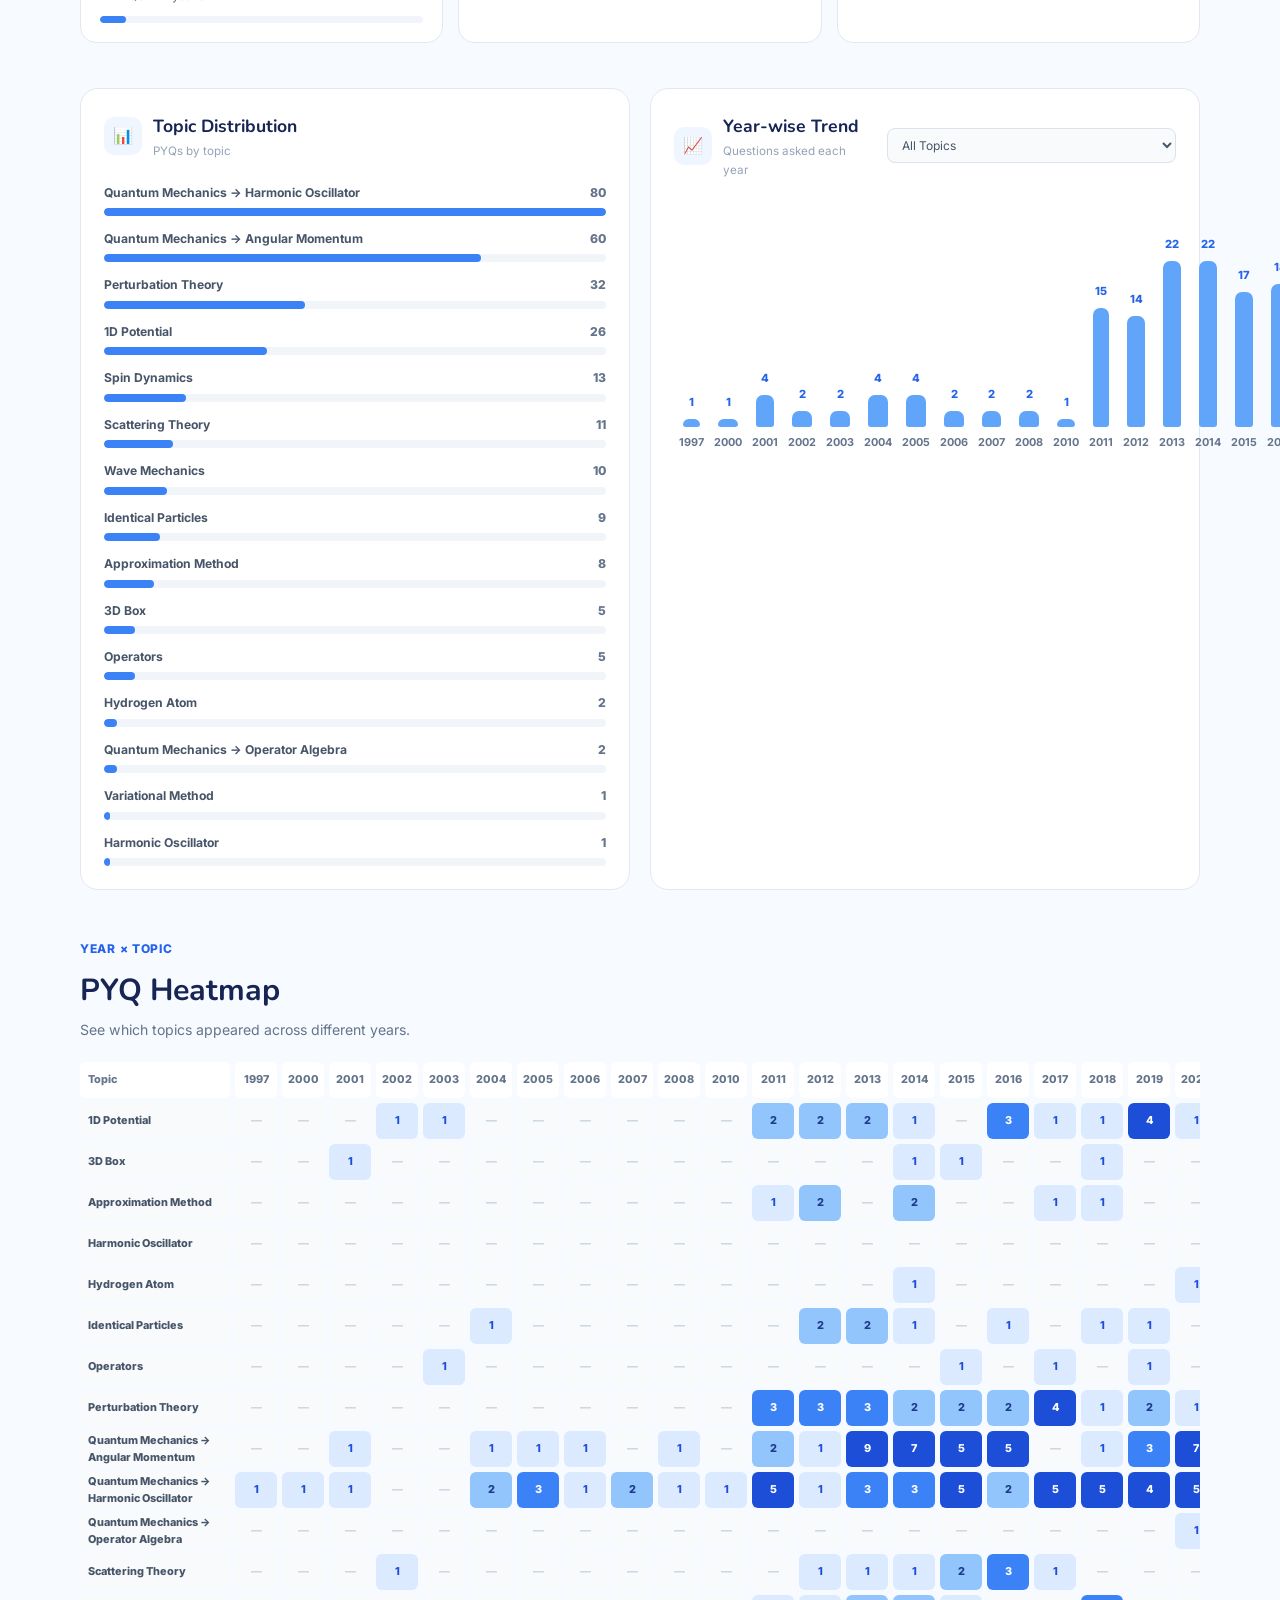
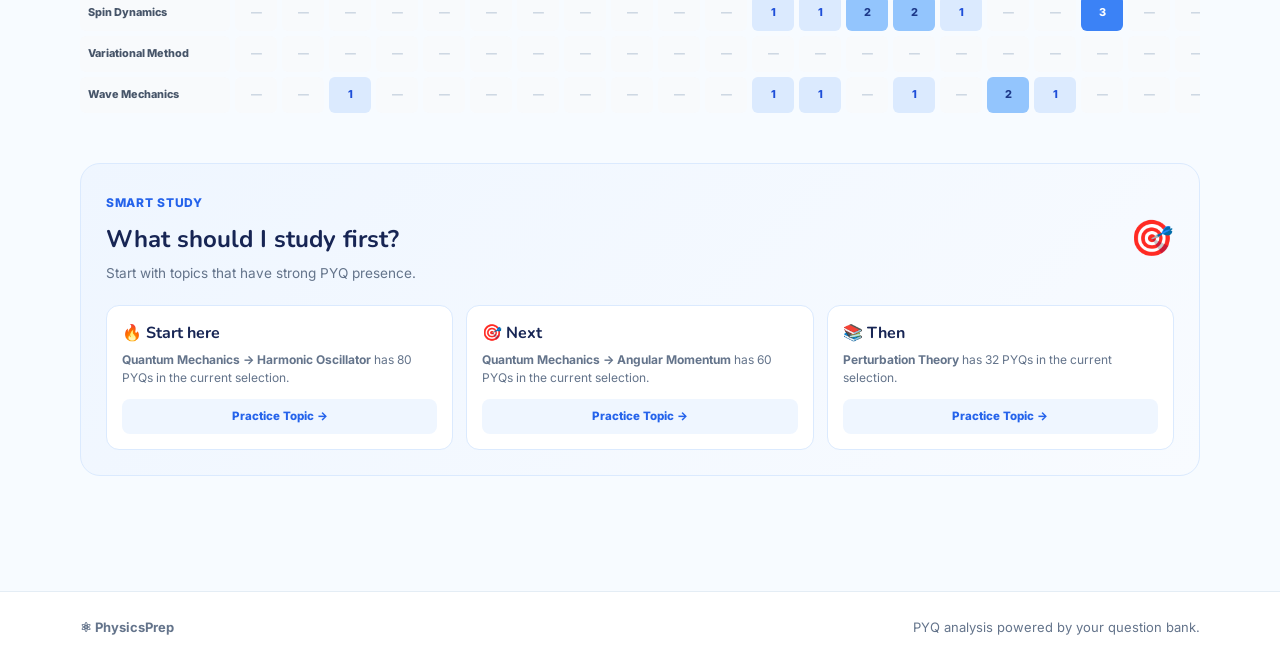
==== commit ec64abc7: "Update analysis.html" ====
--- a/analysis.html
+++ b/analysis.html
@@ -33,16 +33,13 @@
     </button>
 
     <nav class="main-nav">
-      <a href="index.html">Home</a>
+   <a class="active" href="index.html">Home</a>
       <a href="practice.html">Practice</a>
       <a href="mock.html">Mock Test</a>
+      <a href="pyq.html">PYQs</a>
       <a href="test-series.html">Test Series</a>
-      <a href="pyq.html">PYQs</a>
-      <a class="active" href="analysis.html">Analysis</a>
-    </nav>
-
-  </div>
-</header>
+      <a href="solutions.html">Pyq Solutions</a> 
+      <a href="analysis.html">Pyq Analysis</a></nav></div></header>
 
 
 <main class="analysis-main">
